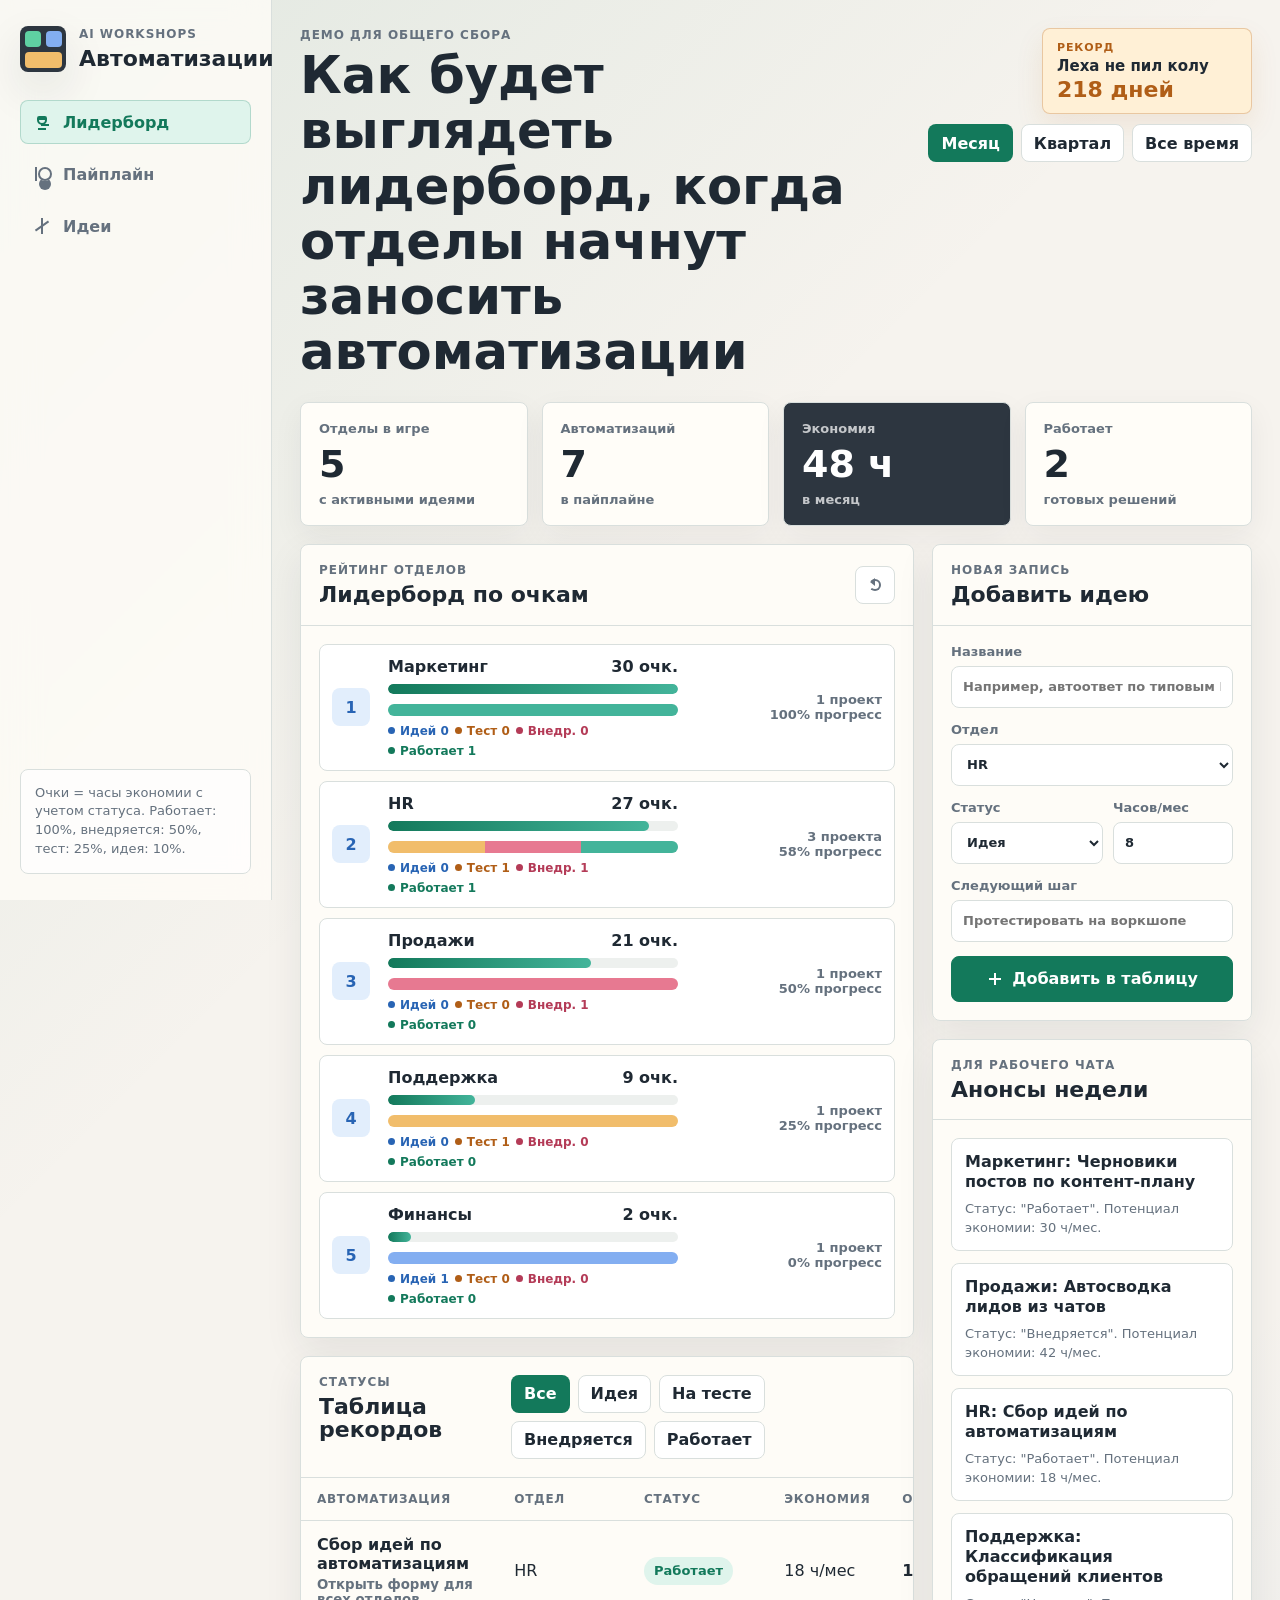
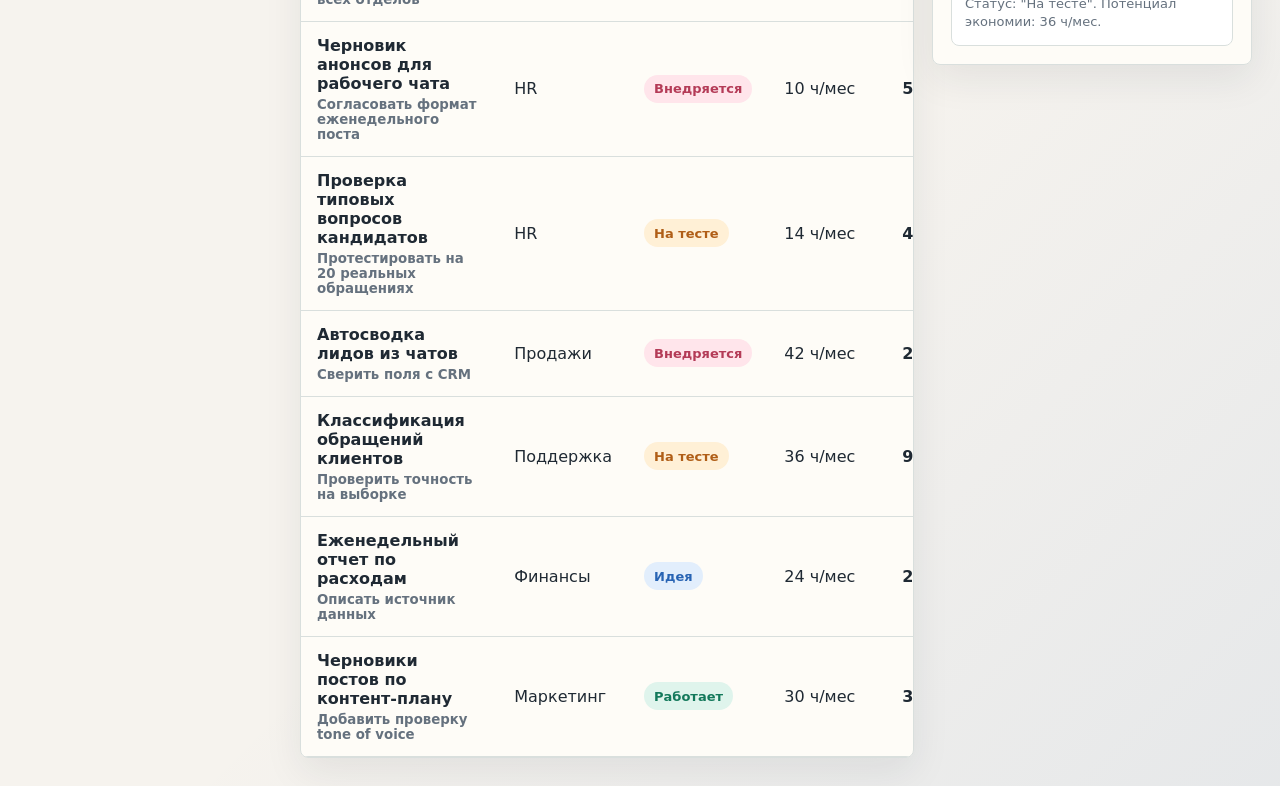
==== demo.html @ 3d6b0eb5 "Add automation records dashboard" ====
<!doctype html>
<html lang="ru">
  <head>
    <meta charset="utf-8">
    <meta name="viewport" content="width=device-width, initial-scale=1">
    <title>Демо лидерборда автоматизаций</title>
    <link rel="stylesheet" href="./styles.css">
  </head>
  <body>
    <div class="app-shell">
      <aside class="sidebar" aria-label="Навигация">
        <div class="brand">
          <div class="brand-mark" aria-hidden="true">
            <span></span>
            <span></span>
            <span></span>
          </div>
          <div>
            <p class="eyebrow">AI workshops</p>
            <h1>Автоматизации</h1>
          </div>
        </div>

        <nav class="nav-list">
          <a class="nav-item active" href="#leaderboard" aria-label="Лидерборд">
            <span class="icon trophy" aria-hidden="true"></span>
            <span>Лидерборд</span>
          </a>
          <a class="nav-item" href="#pipeline" aria-label="Пайплайн">
            <span class="icon pipeline" aria-hidden="true"></span>
            <span>Пайплайн</span>
          </a>
          <a class="nav-item" href="#ideas" aria-label="Идеи">
            <span class="icon spark" aria-hidden="true"></span>
            <span>Идеи</span>
          </a>
        </nav>

        <div class="side-note">
          <p>Очки = часы экономии с учетом статуса. Работает: 100%, внедряется: 50%, тест: 25%, идея: 10%.</p>
        </div>
      </aside>

      <main class="dashboard">
        <header class="topbar">
          <div>
            <p class="eyebrow">Демо для общего сбора</p>
            <h2>Как будет выглядеть лидерборд, когда отделы начнут заносить автоматизации</h2>
          </div>
          <div class="topbar-side">
            <div class="fun-record" aria-label="Рекорд без колы">
              <span>Рекорд</span>
              <strong>Леха не пил колу</strong>
              <b id="colaRecordDays">0 дней</b>
            </div>
            <div class="topbar-actions" aria-label="Переключатели периода">
              <button class="period-btn active" type="button" data-period="month">Месяц</button>
              <button class="period-btn" type="button" data-period="quarter">Квартал</button>
              <button class="period-btn" type="button" data-period="all">Все время</button>
            </div>
          </div>
        </header>

        <section class="metrics" aria-label="Ключевые показатели">
          <article class="metric-tile">
            <span class="metric-label">Отделы в игре</span>
            <strong id="departmentsCount">0</strong>
            <span class="metric-caption">с активными идеями</span>
          </article>
          <article class="metric-tile">
            <span class="metric-label">Автоматизаций</span>
            <strong id="automationCount">0</strong>
            <span class="metric-caption">в пайплайне</span>
          </article>
          <article class="metric-tile accent">
            <span class="metric-label">Экономия</span>
            <strong id="hoursSaved">0 ч</strong>
            <span class="metric-caption">в месяц</span>
          </article>
          <article class="metric-tile">
            <span class="metric-label">Работает</span>
            <strong id="liveCount">0</strong>
            <span class="metric-caption">готовых решений</span>
          </article>
        </section>

        <section class="workbench">
          <div class="main-column">
            <section class="panel leaderboard-panel" id="leaderboard">
              <div class="panel-header">
                <div>
                  <p class="eyebrow">Рейтинг отделов</p>
                  <h3>Лидерборд по очкам</h3>
                </div>
                <button class="ghost-btn" type="button" id="resetDataBtn" title="Вернуть демо-данные">
                  <span class="icon reset" aria-hidden="true"></span>
                </button>
              </div>
              <div class="leaderboard-list" id="leaderboardList"></div>
            </section>

            <section class="panel" id="pipeline">
              <div class="panel-header split">
                <div>
                  <p class="eyebrow">Статусы</p>
                  <h3>Таблица рекордов</h3>
                </div>
                <div class="status-filter" id="statusFilter" aria-label="Фильтр статуса"></div>
              </div>
              <div class="automation-table-wrap">
                <table class="automation-table">
                  <thead>
                    <tr>
                      <th>Автоматизация</th>
                      <th>Отдел</th>
                      <th>Статус</th>
                      <th>Экономия</th>
                      <th>Очки</th>
                    </tr>
                  </thead>
                  <tbody id="automationRows"></tbody>
                </table>
              </div>
            </section>
          </div>

          <aside class="right-column">
            <section class="panel idea-panel" id="ideas">
              <div class="panel-header">
                <div>
                  <p class="eyebrow">Новая запись</p>
                  <h3>Добавить идею</h3>
                </div>
              </div>
              <form class="idea-form" id="ideaForm">
                <label>
                  <span>Название</span>
                  <input name="title" type="text" placeholder="Например, автоответ по типовым HR-вопросам" required>
                </label>
                <label>
                  <span>Отдел</span>
                  <select name="department" required></select>
                </label>
                <div class="form-grid">
                  <label>
                    <span>Статус</span>
                    <select name="status" required></select>
                  </label>
                  <label>
                    <span>Часов/мес</span>
                    <input name="hours" type="number" min="1" max="999" value="8" required>
                  </label>
                </div>
                <label>
                  <span>Следующий шаг</span>
                  <input name="nextStep" type="text" placeholder="Протестировать на воркшопе">
                </label>
                <button class="primary-btn" type="submit">
                  <span class="icon plus" aria-hidden="true"></span>
                  <span>Добавить в таблицу</span>
                </button>
              </form>
            </section>

            <section class="panel announce-panel">
              <div class="panel-header">
                <div>
                  <p class="eyebrow">Для рабочего чата</p>
                  <h3>Анонсы недели</h3>
                </div>
              </div>
              <div class="announce-list" id="announceList"></div>
            </section>
          </aside>
        </section>
      </main>
    </div>

    <script>
      window.AUTOMATION_DASHBOARD_DEMO = true;
    </script>
    <script src="./app.js"></script>
  </body>
</html>
---- styles.css ----
:root {
  color-scheme: light;
  --bg: #f6f3ee;
  --ink: #1f2933;
  --muted: #65717e;
  --line: #d9dfdd;
  --panel: #fffdf8;
  --panel-strong: #ffffff;
  --green: #13795b;
  --green-soft: #dff4ec;
  --blue: #2864b4;
  --blue-soft: #e2eefc;
  --amber: #b05e17;
  --amber-soft: #fff0d6;
  --rose: #b43b57;
  --rose-soft: #ffe5eb;
  --charcoal: #2d3640;
  --shadow: 0 18px 45px rgba(31, 41, 51, 0.1);
}

* {
  box-sizing: border-box;
}

body {
  margin: 0;
  min-width: 320px;
  background:
    linear-gradient(135deg, rgba(19, 121, 91, 0.09), transparent 34%),
    linear-gradient(315deg, rgba(40, 100, 180, 0.08), transparent 30%),
    var(--bg);
  color: var(--ink);
  font-family: Inter, ui-sans-serif, system-ui, -apple-system, BlinkMacSystemFont, "Segoe UI", sans-serif;
  letter-spacing: 0;
}

button,
input,
select {
  font: inherit;
}

button {
  cursor: pointer;
}

.app-shell {
  display: grid;
  grid-template-columns: 272px minmax(0, 1fr);
  min-height: 100vh;
}

.sidebar {
  position: sticky;
  top: 0;
  height: 100vh;
  display: flex;
  flex-direction: column;
  gap: 28px;
  padding: 26px 20px;
  border-right: 1px solid var(--line);
  background: rgba(255, 253, 248, 0.78);
  backdrop-filter: blur(18px);
}

.brand {
  display: flex;
  align-items: center;
  gap: 13px;
}

.brand-mark {
  display: grid;
  grid-template-columns: repeat(2, 16px);
  grid-template-rows: repeat(2, 16px);
  gap: 5px;
  width: 46px;
  height: 46px;
  padding: 5px;
  border-radius: 8px;
  background: var(--charcoal);
  box-shadow: var(--shadow);
}

.brand-mark span {
  border-radius: 4px;
}

.brand-mark span:nth-child(1) {
  background: #5fd0a2;
}

.brand-mark span:nth-child(2) {
  background: #83aef1;
}

.brand-mark span:nth-child(3) {
  grid-column: span 2;
  background: #f1bd6b;
}

.brand h1,
.topbar h2,
.panel h3 {
  margin: 0;
  line-height: 1.08;
}

.brand h1 {
  font-size: 22px;
}

.eyebrow {
  margin: 0 0 6px;
  color: var(--muted);
  font-size: 12px;
  font-weight: 800;
  letter-spacing: 0.08em;
  text-transform: uppercase;
}

.nav-list {
  display: grid;
  gap: 8px;
}

.nav-item {
  display: flex;
  align-items: center;
  gap: 12px;
  min-height: 44px;
  padding: 10px 12px;
  border: 1px solid transparent;
  border-radius: 8px;
  color: var(--muted);
  text-decoration: none;
  font-weight: 750;
}

.nav-item.active,
.nav-item:hover {
  border-color: rgba(19, 121, 91, 0.22);
  background: var(--green-soft);
  color: var(--green);
}

.side-note {
  margin-top: auto;
  padding: 14px;
  border: 1px solid var(--line);
  border-radius: 8px;
  background: #ffffffa8;
  color: var(--muted);
  font-size: 13px;
  line-height: 1.45;
}

.side-note p {
  margin: 0;
}

.icon {
  position: relative;
  display: inline-block;
  flex: 0 0 auto;
  width: 18px;
  height: 18px;
}

.icon::before,
.icon::after {
  content: "";
  position: absolute;
  display: block;
}

.trophy::before {
  inset: 3px 4px 6px;
  border: 2px solid currentColor;
  border-top-width: 4px;
  border-radius: 3px 3px 7px 7px;
}

.trophy::after {
  left: 5px;
  right: 5px;
  bottom: 1px;
  height: 2px;
  background: currentColor;
  box-shadow: 3px -4px 0 currentColor;
}

.pipeline::before {
  inset: 2px;
  border-left: 2px solid currentColor;
}

.pipeline::after {
  top: 2px;
  left: 5px;
  width: 10px;
  height: 10px;
  border: 2px solid currentColor;
  border-radius: 50%;
  box-shadow: 0 10px 0 -1px currentColor;
}

.spark::before {
  left: 8px;
  top: 1px;
  width: 2px;
  height: 16px;
  background: currentColor;
}

.spark::after {
  left: 1px;
  top: 8px;
  width: 16px;
  height: 2px;
  background: currentColor;
  transform: rotate(-35deg);
}

.reset::before {
  inset: 3px;
  border: 2px solid currentColor;
  border-left-color: transparent;
  border-radius: 50%;
}

.reset::after {
  top: 2px;
  left: 4px;
  border-right: 5px solid currentColor;
  border-top: 4px solid transparent;
  border-bottom: 4px solid transparent;
}

.plus::before {
  top: 8px;
  left: 3px;
  width: 12px;
  height: 2px;
  background: currentColor;
}

.plus::after {
  top: 3px;
  left: 8px;
  width: 2px;
  height: 12px;
  background: currentColor;
}

.dashboard {
  min-width: 0;
  padding: 28px;
}

.topbar {
  display: flex;
  align-items: flex-start;
  justify-content: space-between;
  gap: 24px;
  margin-bottom: 22px;
}

.topbar h2 {
  max-width: 900px;
  font-size: clamp(28px, 4vw, 54px);
}

.topbar-actions,
.status-filter {
  display: flex;
  flex-wrap: wrap;
  gap: 8px;
}

.topbar-side {
  display: grid;
  justify-items: end;
  gap: 10px;
  flex: 0 0 auto;
}

.fun-record {
  display: grid;
  gap: 4px;
  min-width: 210px;
  padding: 12px 14px;
  border: 1px solid rgba(176, 94, 23, 0.28);
  border-radius: 8px;
  background: var(--amber-soft);
  color: var(--amber);
  box-shadow: 0 12px 28px rgba(176, 94, 23, 0.1);
}

.fun-record span {
  font-size: 11px;
  font-weight: 900;
  letter-spacing: 0.08em;
  text-transform: uppercase;
}

.fun-record strong {
  color: var(--ink);
  font-size: 15px;
  line-height: 1.15;
}

.fun-record b {
  font-size: 22px;
  line-height: 1;
}

.period-btn,
.filter-btn,
.ghost-btn,
.primary-btn {
  min-height: 38px;
  border: 1px solid var(--line);
  border-radius: 8px;
  background: var(--panel-strong);
  color: var(--ink);
  font-weight: 800;
}

.period-btn,
.filter-btn {
  padding: 8px 12px;
  white-space: nowrap;
}

.period-btn.active,
.filter-btn.active {
  border-color: rgba(19, 121, 91, 0.35);
  background: var(--green);
  color: white;
}

.metrics {
  display: grid;
  grid-template-columns: repeat(4, minmax(150px, 1fr));
  gap: 14px;
  margin-bottom: 18px;
}

.metric-tile {
  min-height: 124px;
  display: flex;
  flex-direction: column;
  justify-content: space-between;
  padding: 18px;
  border: 1px solid var(--line);
  border-radius: 8px;
  background: var(--panel);
  box-shadow: 0 10px 30px rgba(31, 41, 51, 0.06);
}

.metric-tile.accent {
  background: var(--charcoal);
  color: white;
}

.metric-label,
.metric-caption {
  color: var(--muted);
  font-size: 13px;
  font-weight: 750;
}

.metric-tile.accent .metric-label,
.metric-tile.accent .metric-caption {
  color: rgba(255, 255, 255, 0.72);
}

.metric-tile strong {
  font-size: 38px;
  line-height: 1;
}

.workbench {
  display: grid;
  grid-template-columns: minmax(0, 1.55fr) minmax(320px, 0.75fr);
  gap: 18px;
  align-items: start;
}

.main-column,
.right-column {
  display: grid;
  gap: 18px;
}

.panel {
  border: 1px solid var(--line);
  border-radius: 8px;
  background: rgba(255, 253, 248, 0.94);
  box-shadow: 0 14px 38px rgba(31, 41, 51, 0.08);
  overflow: hidden;
}

.panel-header {
  display: flex;
  align-items: center;
  justify-content: space-between;
  gap: 14px;
  padding: 18px;
  border-bottom: 1px solid var(--line);
}

.panel-header.split {
  align-items: flex-start;
}

.panel h3 {
  font-size: 22px;
}

.ghost-btn {
  display: grid;
  place-items: center;
  width: 40px;
  padding: 0;
  color: var(--muted);
}

.leaderboard-list {
  display: grid;
  gap: 10px;
  padding: 18px;
}

.leader-row {
  display: grid;
  grid-template-columns: 42px minmax(0, 1fr) minmax(190px, 0.42fr);
  gap: 14px;
  align-items: center;
  min-height: 104px;
  padding: 12px;
  border: 1px solid var(--line);
  border-radius: 8px;
  background: var(--panel-strong);
}

.rank {
  display: grid;
  place-items: center;
  width: 38px;
  height: 38px;
  border-radius: 8px;
  background: var(--blue-soft);
  color: var(--blue);
  font-weight: 900;
}

.leader-meta {
  min-width: 0;
}

.leader-title {
  display: flex;
  justify-content: space-between;
  gap: 14px;
  margin-bottom: 8px;
  font-weight: 900;
}

.leader-title span:first-child {
  overflow: hidden;
  text-overflow: ellipsis;
  white-space: nowrap;
}

.bar-track {
  height: 10px;
  overflow: hidden;
  border-radius: 999px;
  background: #edf0ee;
}

.bar-fill {
  height: 100%;
  border-radius: inherit;
  background: linear-gradient(90deg, var(--green), #43b49a);
}

.project-progress {
  display: grid;
  gap: 8px;
  margin-top: 10px;
}

.progress-track {
  display: flex;
  height: 12px;
  overflow: hidden;
  border-radius: 999px;
  background: #edf0ee;
}

.progress-segment {
  min-width: 0;
  height: 100%;
}

.progress-segment.idea {
  background: #83aef1;
}

.progress-segment.test {
  background: #f1bd6b;
}

.progress-segment.build {
  background: #e77991;
}

.progress-segment.live {
  background: #43b49a;
}

.progress-labels {
  display: flex;
  flex-wrap: wrap;
  gap: 6px;
}

.progress-pill {
  display: inline-flex;
  align-items: center;
  gap: 5px;
  color: var(--muted);
  font-size: 12px;
  font-weight: 800;
  white-space: nowrap;
}

.progress-pill::before {
  content: "";
  width: 7px;
  height: 7px;
  border-radius: 50%;
  background: currentColor;
}

.progress-pill.idea {
  color: var(--blue);
}

.progress-pill.test {
  color: var(--amber);
}

.progress-pill.build {
  color: var(--rose);
}

.progress-pill.live {
  color: var(--green);
}

.leader-stats {
  color: var(--muted);
  font-size: 13px;
  font-weight: 750;
  text-align: right;
  white-space: nowrap;
}

.automation-table-wrap {
  overflow-x: auto;
}

.automation-table {
  width: 100%;
  min-width: 660px;
  border-collapse: collapse;
}

.automation-table th,
.automation-table td {
  padding: 14px 16px;
  border-bottom: 1px solid var(--line);
  text-align: left;
  vertical-align: middle;
}

.automation-table th {
  color: var(--muted);
  font-size: 12px;
  letter-spacing: 0.06em;
  text-transform: uppercase;
}

.automation-title {
  display: grid;
  gap: 4px;
  font-weight: 850;
}

.automation-title small {
  color: var(--muted);
  font-weight: 650;
}

.empty-state {
  display: grid;
  gap: 7px;
  padding: 22px;
  border: 1px dashed #c8d2cf;
  border-radius: 8px;
  background: rgba(255, 255, 255, 0.62);
  color: var(--muted);
  line-height: 1.42;
}

.empty-state strong {
  color: var(--ink);
  font-size: 16px;
}

.empty-state p {
  margin: 0;
}

.table-empty {
  margin: 4px 0;
}

.empty-state.compact {
  padding: 16px;
}

.badge {
  display: inline-flex;
  align-items: center;
  min-height: 28px;
  padding: 5px 10px;
  border-radius: 999px;
  font-size: 13px;
  font-weight: 850;
  white-space: nowrap;
}

.badge.idea {
  background: var(--blue-soft);
  color: var(--blue);
}

.badge.test {
  background: var(--amber-soft);
  color: var(--amber);
}

.badge.build {
  background: var(--rose-soft);
  color: var(--rose);
}

.badge.live {
  background: var(--green-soft);
  color: var(--green);
}

.idea-form {
  display: grid;
  gap: 14px;
  padding: 18px;
}

.idea-form label {
  display: grid;
  gap: 7px;
  color: var(--muted);
  font-size: 13px;
  font-weight: 800;
}

.idea-form input,
.idea-form select {
  width: 100%;
  min-height: 42px;
  padding: 9px 11px;
  border: 1px solid var(--line);
  border-radius: 8px;
  background: white;
  color: var(--ink);
}

.form-grid {
  display: grid;
  grid-template-columns: 1fr 120px;
  gap: 10px;
}

.primary-btn {
  display: flex;
  align-items: center;
  justify-content: center;
  gap: 8px;
  min-height: 46px;
  padding: 10px 14px;
  border-color: var(--green);
  background: var(--green);
  color: white;
}

.announce-list {
  display: grid;
  gap: 12px;
  padding: 18px;
}

.announce-card {
  display: grid;
  gap: 8px;
  padding: 13px;
  border: 1px solid var(--line);
  border-radius: 8px;
  background: white;
}

.announce-card strong {
  line-height: 1.25;
}

.announce-card p {
  margin: 0;
  color: var(--muted);
  font-size: 13px;
  line-height: 1.42;
}

@media (max-width: 1120px) {
  .app-shell {
    grid-template-columns: 1fr;
  }

  .sidebar {
    position: static;
    height: auto;
    flex-direction: row;
    align-items: center;
    padding: 16px;
  }

  .nav-list {
    grid-auto-flow: column;
    margin-left: auto;
  }

  .side-note {
    display: none;
  }

  .workbench {
    grid-template-columns: 1fr;
  }
}

@media (max-width: 760px) {
  .dashboard {
    padding: 18px 14px;
  }

  .sidebar {
    align-items: flex-start;
    flex-direction: column;
  }

  .nav-list {
    width: 100%;
    grid-auto-flow: row;
    grid-template-columns: repeat(3, 1fr);
    margin-left: 0;
  }

  .nav-item {
    justify-content: center;
  }

  .nav-item span:last-child {
    display: none;
  }

  .topbar {
    display: grid;
  }

  .topbar-side {
    justify-items: stretch;
  }

  .topbar h2 {
    font-size: 32px;
  }

  .metrics {
    grid-template-columns: repeat(2, minmax(0, 1fr));
  }

  .metric-tile {
    min-height: 108px;
    padding: 14px;
  }

  .metric-tile strong {
    font-size: 30px;
  }

  .leader-row {
    grid-template-columns: 34px minmax(0, 1fr);
  }

  .leader-stats {
    grid-column: 2;
    text-align: left;
  }
}

@media (max-width: 460px) {
  .metrics,
  .form-grid {
    grid-template-columns: 1fr;
  }

  .period-btn,
  .filter-btn {
    flex: 1 1 auto;
  }
}
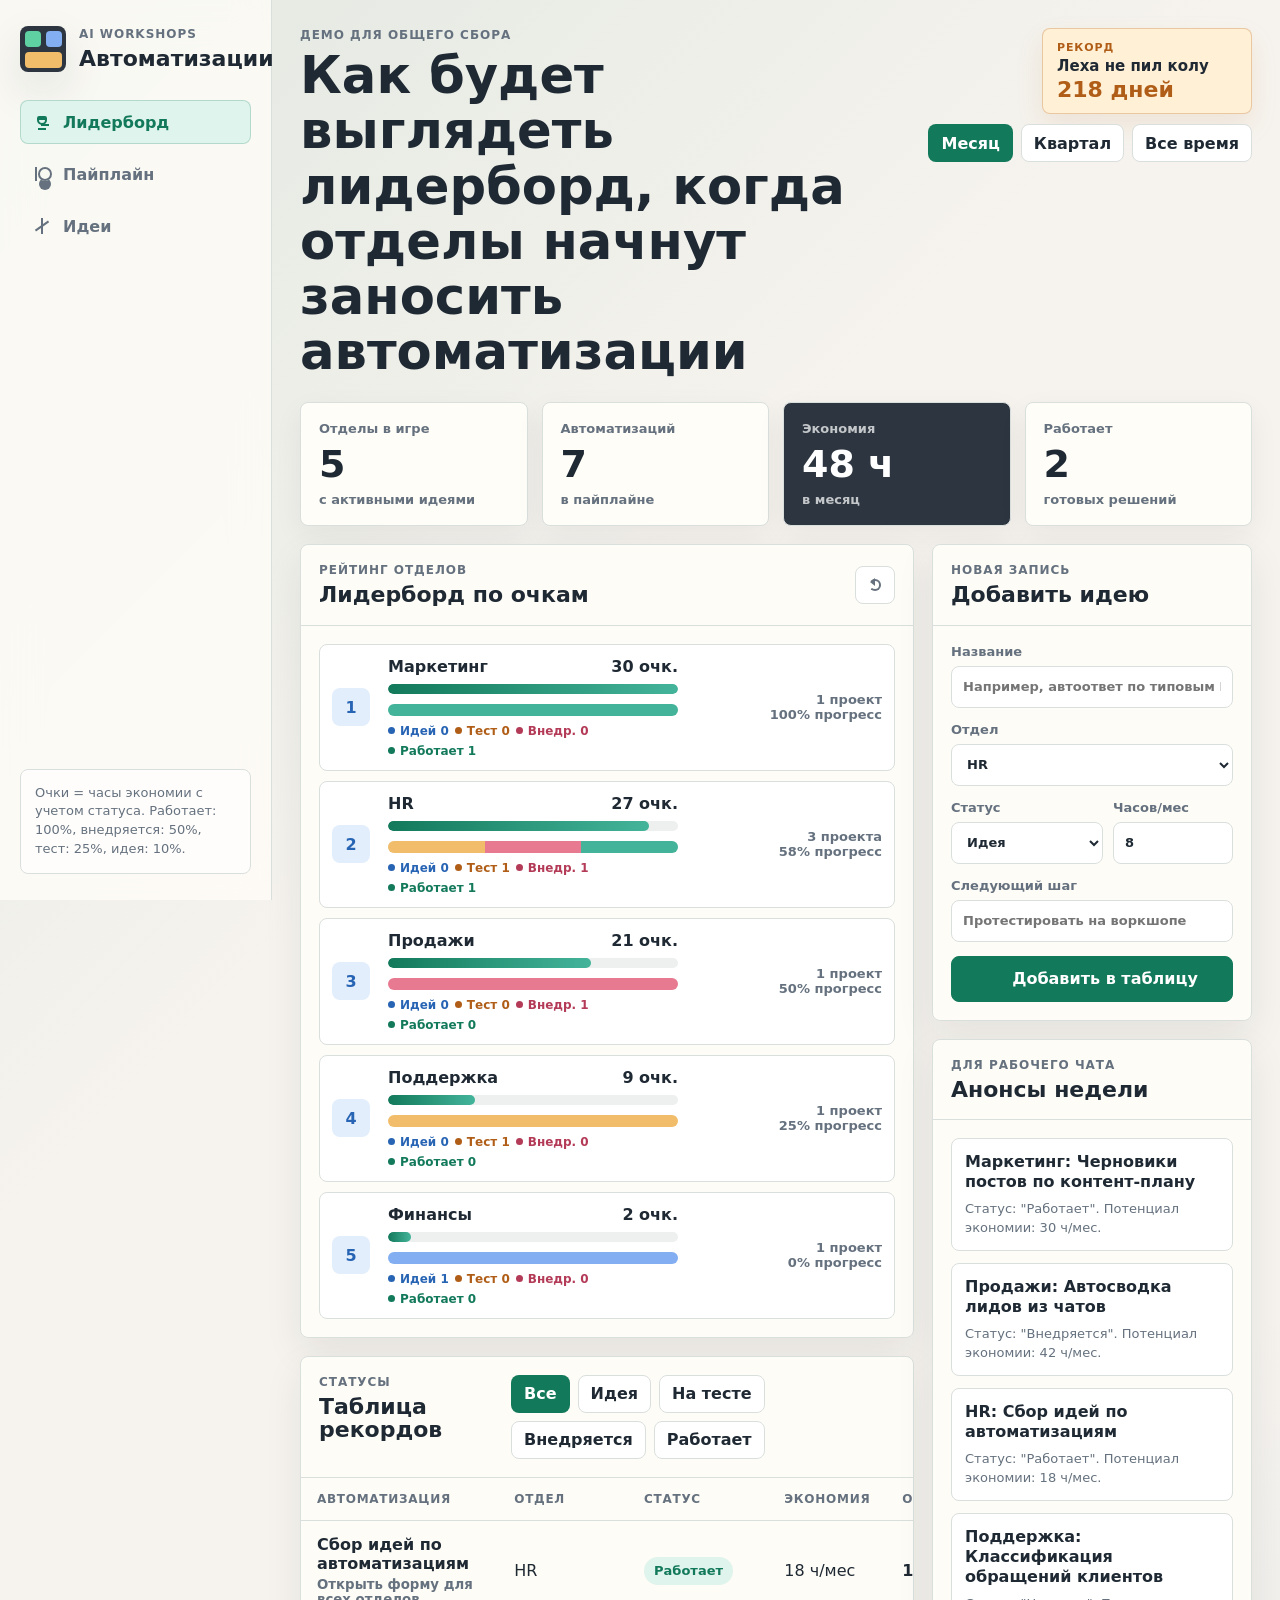
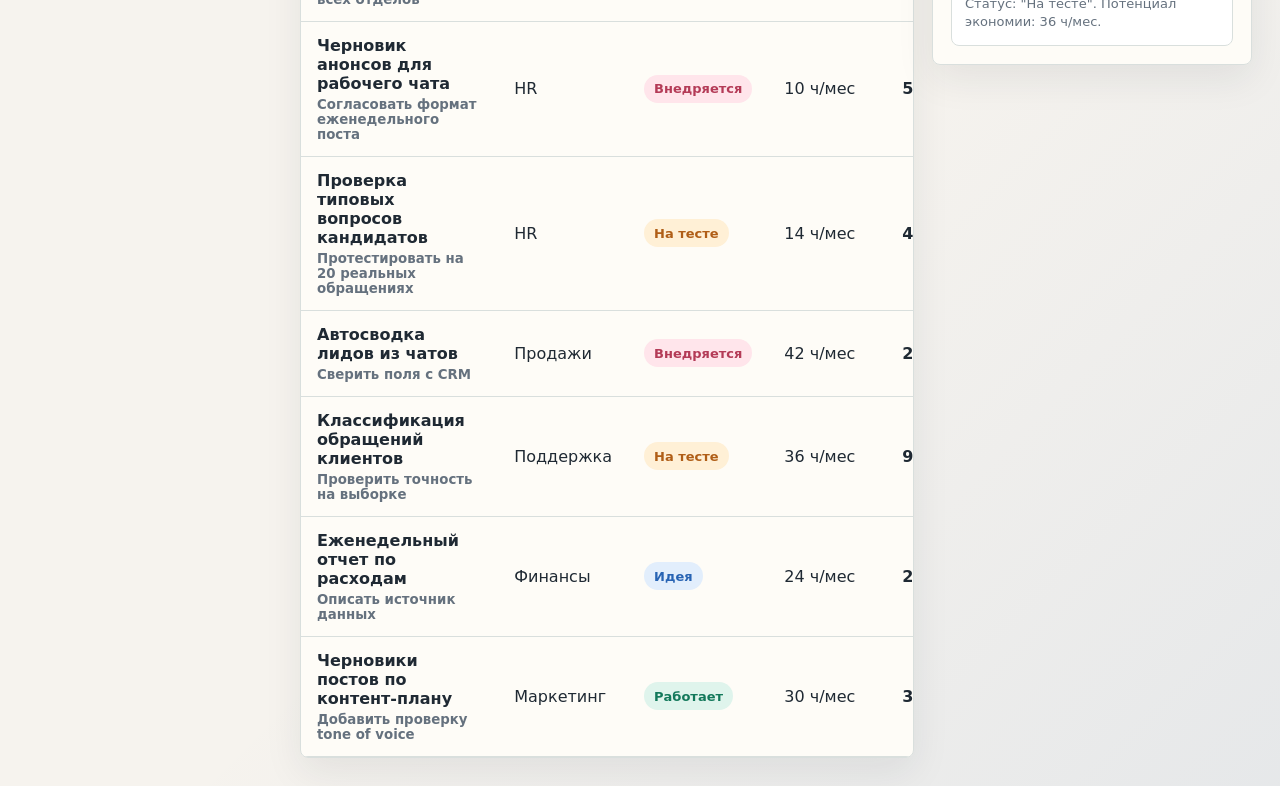
==== commit 7056764a: "Use Google Sheets as shared data source" ====
--- a/demo.html
+++ b/demo.html
@@ -4,7 +4,7 @@
     <meta charset="utf-8">
     <meta name="viewport" content="width=device-width, initial-scale=1">
     <title>Демо лидерборда автоматизаций</title>
-    <link rel="stylesheet" href="./styles.css">
+    <link rel="stylesheet" href="./styles.css?v=sheets-1">
   </head>
   <body>
     <div class="app-shell">
@@ -129,8 +129,9 @@
               <div class="panel-header">
                 <div>
                   <p class="eyebrow">Новая запись</p>
-                  <h3>Добавить идею</h3>
+                  <h3 id="ideaPanelTitle">Добавить идею</h3>
                 </div>
+                <a class="sheet-link hidden" id="sheetLink" href="#" target="_blank" rel="noreferrer">Таблица</a>
               </div>
               <form class="idea-form" id="ideaForm">
                 <label>
@@ -179,6 +180,7 @@
     <script>
       window.AUTOMATION_DASHBOARD_DEMO = true;
     </script>
-    <script src="./app.js"></script>
+    <script src="./config.js?v=sheets-1"></script>
+    <script src="./app.js?v=sheets-1"></script>
   </body>
 </html>
--- a/styles.css
+++ b/styles.css
@@ -427,6 +427,24 @@
   color: var(--muted);
 }
 
+.sheet-link {
+  display: inline-flex;
+  align-items: center;
+  min-height: 36px;
+  padding: 8px 11px;
+  border: 1px solid rgba(19, 121, 91, 0.28);
+  border-radius: 8px;
+  background: var(--green-soft);
+  color: var(--green);
+  font-size: 13px;
+  font-weight: 850;
+  text-decoration: none;
+}
+
+.hidden {
+  display: none !important;
+}
+
 .leaderboard-list {
   display: grid;
   gap: 10px;
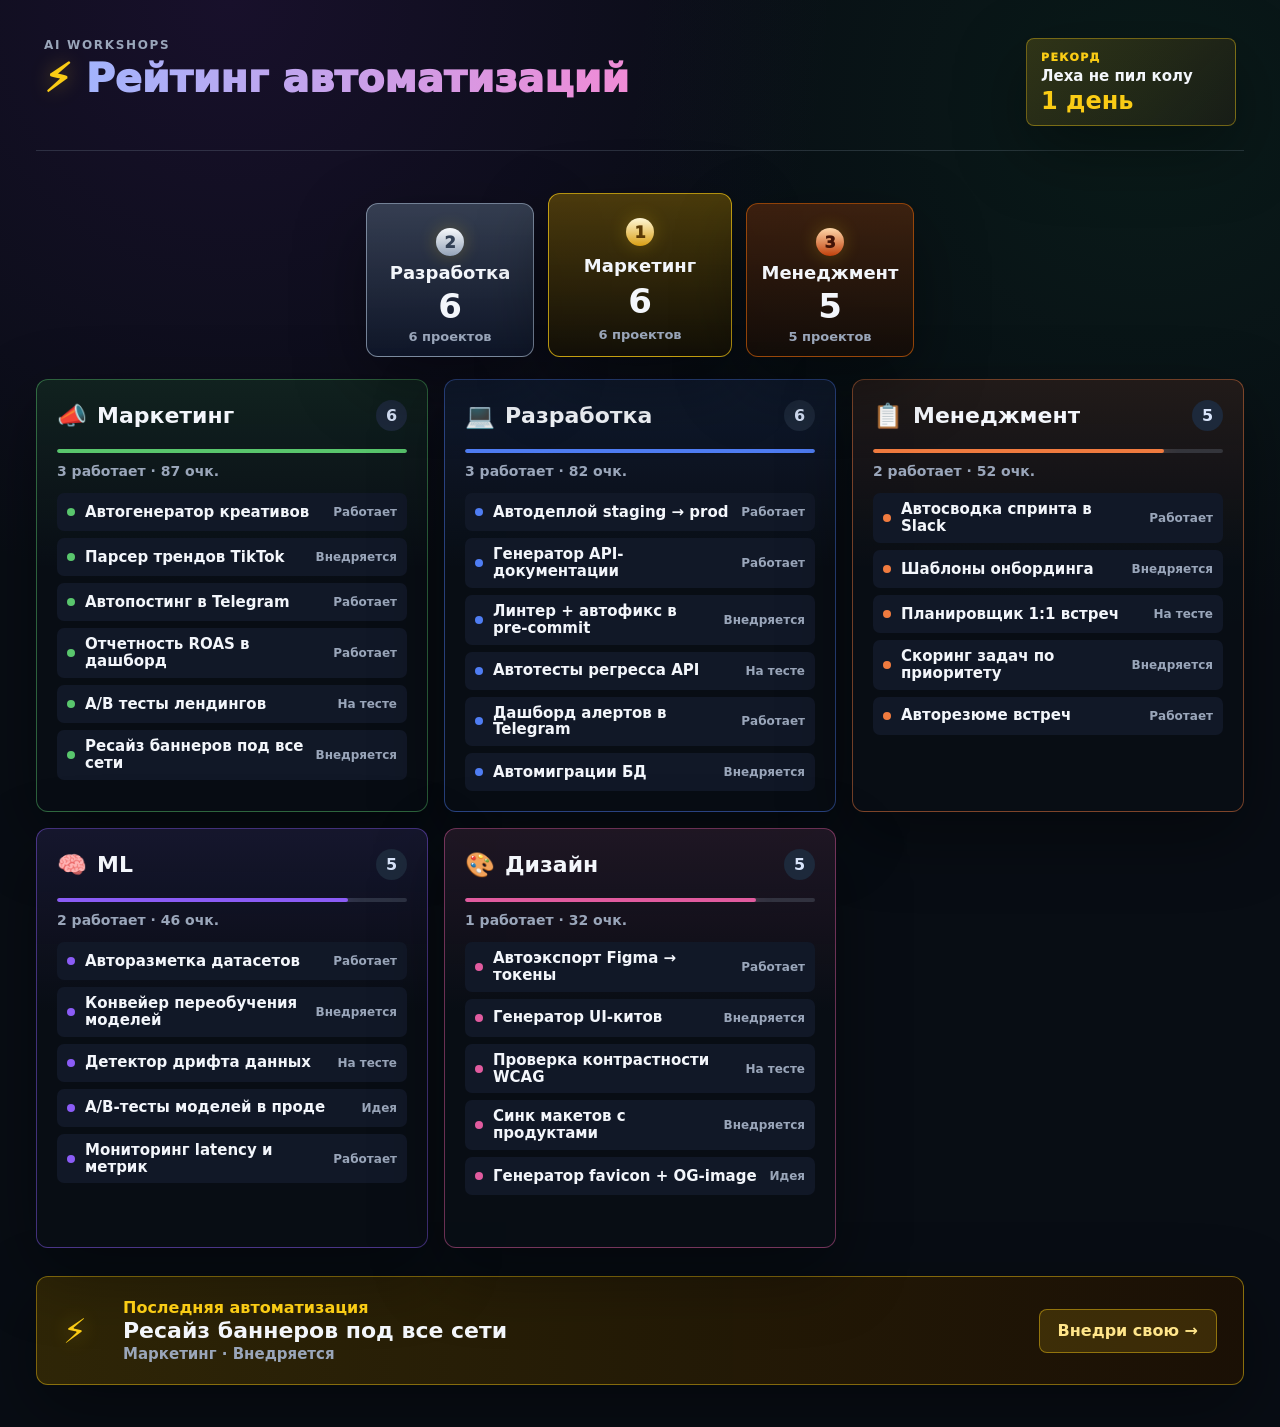
==== commit 70138e4d: "Redesign automation board layout" ====
--- a/demo.html
+++ b/demo.html
@@ -3,184 +3,42 @@
   <head>
     <meta charset="utf-8">
     <meta name="viewport" content="width=device-width, initial-scale=1">
-    <title>Демо лидерборда автоматизаций</title>
-    <link rel="stylesheet" href="./styles.css?v=sheets-1">
+    <title>Демо рейтинга автоматизаций</title>
+    <link rel="stylesheet" href="./styles.css?v=board-1">
   </head>
   <body>
-    <div class="app-shell">
-      <aside class="sidebar" aria-label="Навигация">
-        <div class="brand">
-          <div class="brand-mark" aria-hidden="true">
-            <span></span>
-            <span></span>
-            <span></span>
-          </div>
-          <div>
-            <p class="eyebrow">AI workshops</p>
-            <h1>Автоматизации</h1>
-          </div>
+    <main class="records-board">
+      <header class="board-header">
+        <div>
+          <p class="board-kicker">AI workshops</p>
+          <h1><span aria-hidden="true">⚡</span> Рейтинг автоматизаций</h1>
         </div>
+        <aside class="cola-record" aria-label="Пасхалка">
+          <span>Рекорд</span>
+          <strong>Леха не пил колу</strong>
+          <b id="colaRecordDays">1 день</b>
+        </aside>
+      </header>
 
-        <nav class="nav-list">
-          <a class="nav-item active" href="#leaderboard" aria-label="Лидерборд">
-            <span class="icon trophy" aria-hidden="true"></span>
-            <span>Лидерборд</span>
-          </a>
-          <a class="nav-item" href="#pipeline" aria-label="Пайплайн">
-            <span class="icon pipeline" aria-hidden="true"></span>
-            <span>Пайплайн</span>
-          </a>
-          <a class="nav-item" href="#ideas" aria-label="Идеи">
-            <span class="icon spark" aria-hidden="true"></span>
-            <span>Идеи</span>
-          </a>
-        </nav>
+      <section class="podium" id="podiumList" aria-label="Топ отделов"></section>
 
-        <div class="side-note">
-          <p>Очки = часы экономии с учетом статуса. Работает: 100%, внедряется: 50%, тест: 25%, идея: 10%.</p>
+      <section class="department-grid" id="departmentBoard" aria-label="Автоматизации по отделам"></section>
+
+      <section class="latest-strip" id="latestAutomation">
+        <div class="latest-icon" aria-hidden="true">⚡</div>
+        <div>
+          <p>Последняя автоматизация</p>
+          <h2>Пока ждем первую запись</h2>
+          <span>Добавьте автоматизацию в Google Таблицу</span>
         </div>
-      </aside>
-
-      <main class="dashboard">
-        <header class="topbar">
-          <div>
-            <p class="eyebrow">Демо для общего сбора</p>
-            <h2>Как будет выглядеть лидерборд, когда отделы начнут заносить автоматизации</h2>
-          </div>
-          <div class="topbar-side">
-            <div class="fun-record" aria-label="Рекорд без колы">
-              <span>Рекорд</span>
-              <strong>Леха не пил колу</strong>
-              <b id="colaRecordDays">0 дней</b>
-            </div>
-            <div class="topbar-actions" aria-label="Переключатели периода">
-              <button class="period-btn active" type="button" data-period="month">Месяц</button>
-              <button class="period-btn" type="button" data-period="quarter">Квартал</button>
-              <button class="period-btn" type="button" data-period="all">Все время</button>
-            </div>
-          </div>
-        </header>
-
-        <section class="metrics" aria-label="Ключевые показатели">
-          <article class="metric-tile">
-            <span class="metric-label">Отделы в игре</span>
-            <strong id="departmentsCount">0</strong>
-            <span class="metric-caption">с активными идеями</span>
-          </article>
-          <article class="metric-tile">
-            <span class="metric-label">Автоматизаций</span>
-            <strong id="automationCount">0</strong>
-            <span class="metric-caption">в пайплайне</span>
-          </article>
-          <article class="metric-tile accent">
-            <span class="metric-label">Экономия</span>
-            <strong id="hoursSaved">0 ч</strong>
-            <span class="metric-caption">в месяц</span>
-          </article>
-          <article class="metric-tile">
-            <span class="metric-label">Работает</span>
-            <strong id="liveCount">0</strong>
-            <span class="metric-caption">готовых решений</span>
-          </article>
-        </section>
-
-        <section class="workbench">
-          <div class="main-column">
-            <section class="panel leaderboard-panel" id="leaderboard">
-              <div class="panel-header">
-                <div>
-                  <p class="eyebrow">Рейтинг отделов</p>
-                  <h3>Лидерборд по очкам</h3>
-                </div>
-                <button class="ghost-btn" type="button" id="resetDataBtn" title="Вернуть демо-данные">
-                  <span class="icon reset" aria-hidden="true"></span>
-                </button>
-              </div>
-              <div class="leaderboard-list" id="leaderboardList"></div>
-            </section>
-
-            <section class="panel" id="pipeline">
-              <div class="panel-header split">
-                <div>
-                  <p class="eyebrow">Статусы</p>
-                  <h3>Таблица рекордов</h3>
-                </div>
-                <div class="status-filter" id="statusFilter" aria-label="Фильтр статуса"></div>
-              </div>
-              <div class="automation-table-wrap">
-                <table class="automation-table">
-                  <thead>
-                    <tr>
-                      <th>Автоматизация</th>
-                      <th>Отдел</th>
-                      <th>Статус</th>
-                      <th>Экономия</th>
-                      <th>Очки</th>
-                    </tr>
-                  </thead>
-                  <tbody id="automationRows"></tbody>
-                </table>
-              </div>
-            </section>
-          </div>
-
-          <aside class="right-column">
-            <section class="panel idea-panel" id="ideas">
-              <div class="panel-header">
-                <div>
-                  <p class="eyebrow">Новая запись</p>
-                  <h3 id="ideaPanelTitle">Добавить идею</h3>
-                </div>
-                <a class="sheet-link hidden" id="sheetLink" href="#" target="_blank" rel="noreferrer">Таблица</a>
-              </div>
-              <form class="idea-form" id="ideaForm">
-                <label>
-                  <span>Название</span>
-                  <input name="title" type="text" placeholder="Например, автоответ по типовым HR-вопросам" required>
-                </label>
-                <label>
-                  <span>Отдел</span>
-                  <select name="department" required></select>
-                </label>
-                <div class="form-grid">
-                  <label>
-                    <span>Статус</span>
-                    <select name="status" required></select>
-                  </label>
-                  <label>
-                    <span>Часов/мес</span>
-                    <input name="hours" type="number" min="1" max="999" value="8" required>
-                  </label>
-                </div>
-                <label>
-                  <span>Следующий шаг</span>
-                  <input name="nextStep" type="text" placeholder="Протестировать на воркшопе">
-                </label>
-                <button class="primary-btn" type="submit">
-                  <span class="icon plus" aria-hidden="true"></span>
-                  <span>Добавить в таблицу</span>
-                </button>
-              </form>
-            </section>
-
-            <section class="panel announce-panel">
-              <div class="panel-header">
-                <div>
-                  <p class="eyebrow">Для рабочего чата</p>
-                  <h3>Анонсы недели</h3>
-                </div>
-              </div>
-              <div class="announce-list" id="announceList"></div>
-            </section>
-          </aside>
-        </section>
-      </main>
-    </div>
+        <a class="latest-action" id="sheetLink" href="#" target="_blank" rel="noreferrer">Внедри свою →</a>
+      </section>
+    </main>
 
     <script>
       window.AUTOMATION_DASHBOARD_DEMO = true;
     </script>
-    <script src="./config.js?v=sheets-1"></script>
-    <script src="./app.js?v=sheets-1"></script>
+    <script src="./config.js?v=board-1"></script>
+    <script src="./app.js?v=board-1"></script>
   </body>
 </html>
--- a/styles.css
+++ b/styles.css
@@ -1,21 +1,14 @@
 :root {
-  color-scheme: light;
-  --bg: #f6f3ee;
-  --ink: #1f2933;
-  --muted: #65717e;
-  --line: #d9dfdd;
-  --panel: #fffdf8;
-  --panel-strong: #ffffff;
-  --green: #13795b;
-  --green-soft: #dff4ec;
-  --blue: #2864b4;
-  --blue-soft: #e2eefc;
-  --amber: #b05e17;
-  --amber-soft: #fff0d6;
-  --rose: #b43b57;
-  --rose-soft: #ffe5eb;
-  --charcoal: #2d3640;
-  --shadow: 0 18px 45px rgba(31, 41, 51, 0.1);
+  color-scheme: dark;
+  --bg: #080d14;
+  --panel: #0b1018;
+  --panel-soft: #111827;
+  --line: rgba(148, 163, 184, 0.18);
+  --text: #f3f6fb;
+  --muted: #9aa6ba;
+  --yellow: #facc15;
+  --yellow-soft: rgba(250, 204, 21, 0.14);
+  --shadow: 0 24px 70px rgba(0, 0, 0, 0.38);
 }
 
 * {
@@ -25,828 +18,428 @@
 body {
   margin: 0;
   min-width: 320px;
+  min-height: 100vh;
   background:
-    linear-gradient(135deg, rgba(19, 121, 91, 0.09), transparent 34%),
-    linear-gradient(315deg, rgba(40, 100, 180, 0.08), transparent 30%),
+    radial-gradient(circle at 18% 0%, rgba(88, 28, 135, 0.2), transparent 34%),
+    radial-gradient(circle at 90% 8%, rgba(21, 128, 61, 0.12), transparent 30%),
     var(--bg);
-  color: var(--ink);
+  color: var(--text);
   font-family: Inter, ui-sans-serif, system-ui, -apple-system, BlinkMacSystemFont, "Segoe UI", sans-serif;
   letter-spacing: 0;
 }
 
-button,
-input,
-select {
-  font: inherit;
-}
-
-button {
-  cursor: pointer;
-}
-
-.app-shell {
-  display: grid;
-  grid-template-columns: 272px minmax(0, 1fr);
-  min-height: 100vh;
-}
-
-.sidebar {
-  position: sticky;
-  top: 0;
-  height: 100vh;
-  display: flex;
-  flex-direction: column;
-  gap: 28px;
-  padding: 26px 20px;
-  border-right: 1px solid var(--line);
-  background: rgba(255, 253, 248, 0.78);
-  backdrop-filter: blur(18px);
-}
-
-.brand {
-  display: flex;
-  align-items: center;
-  gap: 13px;
-}
-
-.brand-mark {
-  display: grid;
-  grid-template-columns: repeat(2, 16px);
-  grid-template-rows: repeat(2, 16px);
-  gap: 5px;
-  width: 46px;
-  height: 46px;
-  padding: 5px;
-  border-radius: 8px;
-  background: var(--charcoal);
-  box-shadow: var(--shadow);
-}
-
-.brand-mark span {
-  border-radius: 4px;
-}
-
-.brand-mark span:nth-child(1) {
-  background: #5fd0a2;
-}
-
-.brand-mark span:nth-child(2) {
-  background: #83aef1;
-}
-
-.brand-mark span:nth-child(3) {
-  grid-column: span 2;
-  background: #f1bd6b;
-}
-
-.brand h1,
-.topbar h2,
-.panel h3 {
-  margin: 0;
-  line-height: 1.08;
-}
-
-.brand h1 {
-  font-size: 22px;
-}
-
-.eyebrow {
-  margin: 0 0 6px;
-  color: var(--muted);
-  font-size: 12px;
-  font-weight: 800;
-  letter-spacing: 0.08em;
-  text-transform: uppercase;
-}
-
-.nav-list {
-  display: grid;
-  gap: 8px;
-}
-
-.nav-item {
-  display: flex;
-  align-items: center;
-  gap: 12px;
-  min-height: 44px;
-  padding: 10px 12px;
-  border: 1px solid transparent;
-  border-radius: 8px;
-  color: var(--muted);
-  text-decoration: none;
-  font-weight: 750;
-}
-
-.nav-item.active,
-.nav-item:hover {
-  border-color: rgba(19, 121, 91, 0.22);
-  background: var(--green-soft);
-  color: var(--green);
-}
-
-.side-note {
-  margin-top: auto;
-  padding: 14px;
-  border: 1px solid var(--line);
-  border-radius: 8px;
-  background: #ffffffa8;
-  color: var(--muted);
-  font-size: 13px;
-  line-height: 1.45;
-}
-
-.side-note p {
-  margin: 0;
-}
-
-.icon {
-  position: relative;
-  display: inline-block;
-  flex: 0 0 auto;
-  width: 18px;
-  height: 18px;
-}
-
-.icon::before,
-.icon::after {
-  content: "";
-  position: absolute;
-  display: block;
-}
-
-.trophy::before {
-  inset: 3px 4px 6px;
-  border: 2px solid currentColor;
-  border-top-width: 4px;
-  border-radius: 3px 3px 7px 7px;
-}
-
-.trophy::after {
-  left: 5px;
-  right: 5px;
-  bottom: 1px;
-  height: 2px;
-  background: currentColor;
-  box-shadow: 3px -4px 0 currentColor;
-}
-
-.pipeline::before {
-  inset: 2px;
-  border-left: 2px solid currentColor;
-}
-
-.pipeline::after {
-  top: 2px;
-  left: 5px;
-  width: 10px;
-  height: 10px;
-  border: 2px solid currentColor;
-  border-radius: 50%;
-  box-shadow: 0 10px 0 -1px currentColor;
-}
-
-.spark::before {
-  left: 8px;
-  top: 1px;
-  width: 2px;
-  height: 16px;
-  background: currentColor;
-}
-
-.spark::after {
-  left: 1px;
-  top: 8px;
-  width: 16px;
-  height: 2px;
-  background: currentColor;
-  transform: rotate(-35deg);
-}
-
-.reset::before {
-  inset: 3px;
-  border: 2px solid currentColor;
-  border-left-color: transparent;
-  border-radius: 50%;
-}
-
-.reset::after {
-  top: 2px;
-  left: 4px;
-  border-right: 5px solid currentColor;
-  border-top: 4px solid transparent;
-  border-bottom: 4px solid transparent;
-}
-
-.plus::before {
-  top: 8px;
-  left: 3px;
-  width: 12px;
-  height: 2px;
-  background: currentColor;
-}
-
-.plus::after {
-  top: 3px;
-  left: 8px;
-  width: 2px;
-  height: 12px;
-  background: currentColor;
-}
-
-.dashboard {
-  min-width: 0;
-  padding: 28px;
-}
-
-.topbar {
+a {
+  color: inherit;
+}
+
+.records-board {
+  width: min(1780px, calc(100vw - 72px));
+  margin: 0 auto;
+  padding: 38px 0 42px;
+}
+
+.board-header {
   display: flex;
   align-items: flex-start;
   justify-content: space-between;
   gap: 24px;
-  margin-bottom: 22px;
-}
-
-.topbar h2 {
-  max-width: 900px;
-  font-size: clamp(28px, 4vw, 54px);
-}
-
-.topbar-actions,
-.status-filter {
-  display: flex;
-  flex-wrap: wrap;
-  gap: 8px;
-}
-
-.topbar-side {
-  display: grid;
-  justify-items: end;
-  gap: 10px;
-  flex: 0 0 auto;
-}
-
-.fun-record {
+  padding: 0 8px 24px;
+  border-bottom: 1px solid rgba(148, 163, 184, 0.22);
+}
+
+.board-kicker {
+  margin: 0 0 6px;
+  color: var(--muted);
+  font-size: 12px;
+  font-weight: 900;
+  letter-spacing: 0.14em;
+  text-transform: uppercase;
+}
+
+.board-header h1 {
+  margin: 0;
+  font-size: clamp(31px, 3.1vw, 48px);
+  line-height: 1.04;
+  font-weight: 950;
+  background: linear-gradient(90deg, #9db7ff, #f08bd6);
+  -webkit-background-clip: text;
+  background-clip: text;
+  color: transparent;
+}
+
+.board-header h1 span {
+  color: var(--yellow);
+  -webkit-text-fill-color: var(--yellow);
+  filter: drop-shadow(0 0 10px rgba(250, 204, 21, 0.35));
+}
+
+.cola-record {
   display: grid;
   gap: 4px;
   min-width: 210px;
   padding: 12px 14px;
-  border: 1px solid rgba(176, 94, 23, 0.28);
+  border: 1px solid rgba(250, 204, 21, 0.38);
   border-radius: 8px;
-  background: var(--amber-soft);
-  color: var(--amber);
-  box-shadow: 0 12px 28px rgba(176, 94, 23, 0.1);
-}
-
-.fun-record span {
+  background: linear-gradient(135deg, rgba(250, 204, 21, 0.16), rgba(146, 64, 14, 0.1));
+  box-shadow: var(--shadow);
+}
+
+.cola-record span {
+  color: var(--yellow);
   font-size: 11px;
-  font-weight: 900;
-  letter-spacing: 0.08em;
+  font-weight: 950;
+  letter-spacing: 0.12em;
   text-transform: uppercase;
 }
 
-.fun-record strong {
-  color: var(--ink);
+.cola-record strong {
   font-size: 15px;
-  line-height: 1.15;
-}
-
-.fun-record b {
-  font-size: 22px;
+  line-height: 1.16;
+}
+
+.cola-record b {
+  color: var(--yellow);
+  font-size: 24px;
   line-height: 1;
 }
 
-.period-btn,
-.filter-btn,
-.ghost-btn,
-.primary-btn {
-  min-height: 38px;
+.podium {
+  display: flex;
+  align-items: end;
+  justify-content: center;
+  gap: 14px;
+  min-height: 210px;
+  padding: 42px 0 22px;
+}
+
+.podium-card {
+  position: relative;
+  display: grid;
+  justify-items: center;
+  gap: 6px;
+  width: 168px;
+  min-height: 146px;
+  padding: 24px 14px 12px;
   border: 1px solid var(--line);
-  border-radius: 8px;
-  background: var(--panel-strong);
-  color: var(--ink);
-  font-weight: 800;
-}
-
-.period-btn,
-.filter-btn {
-  padding: 8px 12px;
-  white-space: nowrap;
-}
-
-.period-btn.active,
-.filter-btn.active {
-  border-color: rgba(19, 121, 91, 0.35);
-  background: var(--green);
-  color: white;
-}
-
-.metrics {
-  display: grid;
-  grid-template-columns: repeat(4, minmax(150px, 1fr));
-  gap: 14px;
-  margin-bottom: 18px;
-}
-
-.metric-tile {
-  min-height: 124px;
-  display: flex;
-  flex-direction: column;
-  justify-content: space-between;
-  padding: 18px;
-  border: 1px solid var(--line);
-  border-radius: 8px;
-  background: var(--panel);
-  box-shadow: 0 10px 30px rgba(31, 41, 51, 0.06);
-}
-
-.metric-tile.accent {
-  background: var(--charcoal);
-  color: white;
-}
-
-.metric-label,
-.metric-caption {
+  border-radius: 12px;
+  background: rgba(15, 23, 42, 0.72);
+  box-shadow: var(--shadow);
+}
+
+.podium-card.rank-1 {
+  width: 184px;
+  min-height: 164px;
+  border-color: rgba(250, 204, 21, 0.7);
+  background: linear-gradient(180deg, rgba(133, 100, 0, 0.52), rgba(20, 16, 5, 0.86));
+}
+
+.podium-card.rank-2 {
+  border-color: rgba(148, 163, 184, 0.76);
+  background: linear-gradient(180deg, rgba(71, 85, 105, 0.68), rgba(15, 23, 42, 0.86));
+}
+
+.podium-card.rank-3 {
+  border-color: rgba(180, 83, 9, 0.78);
+  background: linear-gradient(180deg, rgba(92, 42, 12, 0.62), rgba(20, 12, 7, 0.86));
+}
+
+.medal {
+  display: grid;
+  place-items: center;
+  width: 28px;
+  height: 28px;
+  border-radius: 50%;
+  background: linear-gradient(180deg, #fff7d6, #d99f15);
+  color: #5b3a05;
+  font-weight: 950;
+  box-shadow: 0 0 18px rgba(250, 204, 21, 0.24);
+}
+
+.rank-2 .medal {
+  background: linear-gradient(180deg, #f8fafc, #94a3b8);
+  color: #334155;
+}
+
+.rank-3 .medal {
+  background: linear-gradient(180deg, #fed7aa, #c2410c);
+  color: #431407;
+}
+
+.podium-card strong {
+  font-size: 18px;
+  text-align: center;
+}
+
+.podium-card b {
+  font-size: 34px;
+  line-height: 1;
+}
+
+.podium-card span {
   color: var(--muted);
   font-size: 13px;
   font-weight: 750;
 }
 
-.metric-tile.accent .metric-label,
-.metric-tile.accent .metric-caption {
-  color: rgba(255, 255, 255, 0.72);
-}
-
-.metric-tile strong {
-  font-size: 38px;
-  line-height: 1;
-}
-
-.workbench {
-  display: grid;
-  grid-template-columns: minmax(0, 1.55fr) minmax(320px, 0.75fr);
-  gap: 18px;
-  align-items: start;
-}
-
-.main-column,
-.right-column {
-  display: grid;
-  gap: 18px;
-}
-
-.panel {
-  border: 1px solid var(--line);
-  border-radius: 8px;
-  background: rgba(255, 253, 248, 0.94);
-  box-shadow: 0 14px 38px rgba(31, 41, 51, 0.08);
-  overflow: hidden;
-}
-
-.panel-header {
+.department-grid {
+  display: grid;
+  grid-template-columns: repeat(5, minmax(220px, 1fr));
+  gap: 16px;
+  align-items: stretch;
+}
+
+.department-card {
+  min-height: 420px;
+  padding: 20px;
+  border: 1px solid color-mix(in srgb, var(--accent) 45%, transparent);
+  border-radius: 12px;
+  background:
+    linear-gradient(180deg, color-mix(in srgb, var(--accent) 11%, transparent), transparent 44%),
+    rgba(9, 14, 21, 0.86);
+  box-shadow: var(--shadow);
+}
+
+.department-head {
   display: flex;
   align-items: center;
   justify-content: space-between;
-  gap: 14px;
-  padding: 18px;
-  border-bottom: 1px solid var(--line);
-}
-
-.panel-header.split {
-  align-items: flex-start;
-}
-
-.panel h3 {
+  gap: 12px;
+}
+
+.department-head div {
+  display: flex;
+  align-items: center;
+  min-width: 0;
+  gap: 10px;
+}
+
+.department-icon {
+  font-size: 24px;
+  line-height: 1;
+}
+
+.department-head h2 {
+  margin: 0;
+  overflow: hidden;
+  color: var(--text);
   font-size: 22px;
-}
-
-.ghost-btn {
+  line-height: 1.1;
+  text-overflow: ellipsis;
+  white-space: nowrap;
+}
+
+.department-head b {
   display: grid;
   place-items: center;
-  width: 40px;
-  padding: 0;
-  color: var(--muted);
-}
-
-.sheet-link {
+  min-width: 31px;
+  height: 31px;
+  padding: 0 9px;
+  border-radius: 999px;
+  background: #1d293b;
+  color: #d9e5fb;
+  font-size: 16px;
+}
+
+.score-line {
+  height: 4px;
+  margin: 18px 0 10px;
+  overflow: hidden;
+  border-radius: 999px;
+  background: rgba(148, 163, 184, 0.22);
+}
+
+.score-line span {
+  display: block;
+  height: 100%;
+  border-radius: inherit;
+  background: var(--accent);
+  box-shadow: 0 0 16px color-mix(in srgb, var(--accent) 55%, transparent);
+}
+
+.department-subline {
+  margin: 0 0 14px;
+  color: var(--muted);
+  font-size: 14px;
+  font-weight: 700;
+}
+
+.automation-list {
+  display: grid;
+  gap: 7px;
+}
+
+.automation-chip {
+  display: grid;
+  grid-template-columns: 10px minmax(0, 1fr) auto;
+  align-items: center;
+  gap: 8px;
+  min-height: 38px;
+  padding: 8px 10px;
+  border-radius: 7px;
+  background: var(--panel-soft);
+}
+
+.task-dot {
+  width: 8px;
+  height: 8px;
+  border-radius: 50%;
+}
+
+.automation-chip strong {
+  overflow-wrap: anywhere;
+  font-size: 15px;
+  line-height: 1.12;
+}
+
+.automation-chip em {
+  color: var(--muted);
+  font-size: 12px;
+  font-style: normal;
+  font-weight: 750;
+  white-space: nowrap;
+}
+
+.latest-strip {
+  display: grid;
+  grid-template-columns: 42px minmax(0, 1fr) auto;
+  gap: 18px;
+  align-items: center;
+  margin-top: 28px;
+  padding: 21px 26px;
+  border: 1px solid rgba(250, 204, 21, 0.45);
+  border-radius: 12px;
+  background:
+    linear-gradient(90deg, rgba(250, 204, 21, 0.13), rgba(146, 64, 14, 0.08)),
+    rgba(18, 13, 3, 0.86);
+  box-shadow: var(--shadow);
+}
+
+.latest-icon {
+  color: var(--yellow);
+  font-size: 34px;
+  filter: drop-shadow(0 0 10px rgba(250, 204, 21, 0.4));
+}
+
+.latest-strip p,
+.latest-strip h2,
+.latest-strip span {
+  margin: 0;
+}
+
+.latest-strip p {
+  color: var(--yellow);
+  font-weight: 900;
+}
+
+.latest-strip h2 {
+  margin-top: 2px;
+  font-size: 22px;
+  line-height: 1.1;
+}
+
+.latest-strip span {
+  display: block;
+  margin-top: 2px;
+  color: var(--muted);
+  font-size: 15px;
+  font-weight: 700;
+}
+
+.latest-action {
   display: inline-flex;
   align-items: center;
-  min-height: 36px;
-  padding: 8px 11px;
-  border: 1px solid rgba(19, 121, 91, 0.28);
+  justify-content: center;
+  min-height: 44px;
+  padding: 10px 18px;
+  border: 1px solid rgba(250, 204, 21, 0.45);
   border-radius: 8px;
-  background: var(--green-soft);
-  color: var(--green);
-  font-size: 13px;
-  font-weight: 850;
+  background: rgba(250, 204, 21, 0.14);
+  color: #ffe58a;
+  font-weight: 900;
   text-decoration: none;
-}
-
-.hidden {
-  display: none !important;
-}
-
-.leaderboard-list {
-  display: grid;
-  gap: 10px;
-  padding: 18px;
-}
-
-.leader-row {
-  display: grid;
-  grid-template-columns: 42px minmax(0, 1fr) minmax(190px, 0.42fr);
-  gap: 14px;
-  align-items: center;
-  min-height: 104px;
-  padding: 12px;
-  border: 1px solid var(--line);
-  border-radius: 8px;
-  background: var(--panel-strong);
-}
-
-.rank {
-  display: grid;
-  place-items: center;
-  width: 38px;
-  height: 38px;
-  border-radius: 8px;
-  background: var(--blue-soft);
-  color: var(--blue);
-  font-weight: 900;
-}
-
-.leader-meta {
-  min-width: 0;
-}
-
-.leader-title {
-  display: flex;
-  justify-content: space-between;
-  gap: 14px;
-  margin-bottom: 8px;
-  font-weight: 900;
-}
-
-.leader-title span:first-child {
-  overflow: hidden;
-  text-overflow: ellipsis;
   white-space: nowrap;
 }
 
-.bar-track {
-  height: 10px;
-  overflow: hidden;
-  border-radius: 999px;
-  background: #edf0ee;
-}
-
-.bar-fill {
-  height: 100%;
-  border-radius: inherit;
-  background: linear-gradient(90deg, var(--green), #43b49a);
-}
-
-.project-progress {
-  display: grid;
+.empty-board {
+  display: grid;
+  justify-items: center;
   gap: 8px;
-  margin-top: 10px;
-}
-
-.progress-track {
-  display: flex;
-  height: 12px;
-  overflow: hidden;
-  border-radius: 999px;
-  background: #edf0ee;
-}
-
-.progress-segment {
-  min-width: 0;
-  height: 100%;
-}
-
-.progress-segment.idea {
-  background: #83aef1;
-}
-
-.progress-segment.test {
-  background: #f1bd6b;
-}
-
-.progress-segment.build {
-  background: #e77991;
-}
-
-.progress-segment.live {
-  background: #43b49a;
-}
-
-.progress-labels {
-  display: flex;
-  flex-wrap: wrap;
-  gap: 6px;
-}
-
-.progress-pill {
-  display: inline-flex;
-  align-items: center;
-  gap: 5px;
-  color: var(--muted);
-  font-size: 12px;
-  font-weight: 800;
-  white-space: nowrap;
-}
-
-.progress-pill::before {
-  content: "";
-  width: 7px;
-  height: 7px;
-  border-radius: 50%;
-  background: currentColor;
-}
-
-.progress-pill.idea {
-  color: var(--blue);
-}
-
-.progress-pill.test {
-  color: var(--amber);
-}
-
-.progress-pill.build {
-  color: var(--rose);
-}
-
-.progress-pill.live {
-  color: var(--green);
-}
-
-.leader-stats {
-  color: var(--muted);
-  font-size: 13px;
-  font-weight: 750;
-  text-align: right;
-  white-space: nowrap;
-}
-
-.automation-table-wrap {
-  overflow-x: auto;
-}
-
-.automation-table {
-  width: 100%;
-  min-width: 660px;
-  border-collapse: collapse;
-}
-
-.automation-table th,
-.automation-table td {
-  padding: 14px 16px;
-  border-bottom: 1px solid var(--line);
-  text-align: left;
-  vertical-align: middle;
-}
-
-.automation-table th {
-  color: var(--muted);
-  font-size: 12px;
-  letter-spacing: 0.06em;
-  text-transform: uppercase;
-}
-
-.automation-title {
-  display: grid;
-  gap: 4px;
-  font-weight: 850;
-}
-
-.automation-title small {
-  color: var(--muted);
-  font-weight: 650;
-}
-
-.empty-state {
-  display: grid;
-  gap: 7px;
-  padding: 22px;
-  border: 1px dashed #c8d2cf;
-  border-radius: 8px;
-  background: rgba(255, 255, 255, 0.62);
-  color: var(--muted);
-  line-height: 1.42;
-}
-
-.empty-state strong {
-  color: var(--ink);
-  font-size: 16px;
-}
-
-.empty-state p {
-  margin: 0;
-}
-
-.table-empty {
-  margin: 4px 0;
-}
-
-.empty-state.compact {
-  padding: 16px;
-}
-
-.badge {
-  display: inline-flex;
-  align-items: center;
-  min-height: 28px;
-  padding: 5px 10px;
-  border-radius: 999px;
-  font-size: 13px;
-  font-weight: 850;
-  white-space: nowrap;
-}
-
-.badge.idea {
-  background: var(--blue-soft);
-  color: var(--blue);
-}
-
-.badge.test {
-  background: var(--amber-soft);
-  color: var(--amber);
-}
-
-.badge.build {
-  background: var(--rose-soft);
-  color: var(--rose);
-}
-
-.badge.live {
-  background: var(--green-soft);
-  color: var(--green);
-}
-
-.idea-form {
-  display: grid;
-  gap: 14px;
-  padding: 18px;
-}
-
-.idea-form label {
-  display: grid;
-  gap: 7px;
-  color: var(--muted);
-  font-size: 13px;
-  font-weight: 800;
-}
-
-.idea-form input,
-.idea-form select {
-  width: 100%;
-  min-height: 42px;
-  padding: 9px 11px;
-  border: 1px solid var(--line);
-  border-radius: 8px;
-  background: white;
-  color: var(--ink);
-}
-
-.form-grid {
-  display: grid;
-  grid-template-columns: 1fr 120px;
-  gap: 10px;
-}
-
-.primary-btn {
-  display: flex;
-  align-items: center;
-  justify-content: center;
-  gap: 8px;
-  min-height: 46px;
-  padding: 10px 14px;
-  border-color: var(--green);
-  background: var(--green);
-  color: white;
-}
-
-.announce-list {
-  display: grid;
-  gap: 12px;
-  padding: 18px;
-}
-
-.announce-card {
-  display: grid;
-  gap: 8px;
-  padding: 13px;
-  border: 1px solid var(--line);
-  border-radius: 8px;
-  background: white;
-}
-
-.announce-card strong {
-  line-height: 1.25;
-}
-
-.announce-card p {
-  margin: 0;
-  color: var(--muted);
-  font-size: 13px;
-  line-height: 1.42;
-}
-
-@media (max-width: 1120px) {
-  .app-shell {
+  width: min(520px, 100%);
+  padding: 36px;
+  border: 1px dashed rgba(148, 163, 184, 0.34);
+  border-radius: 12px;
+  background: rgba(15, 23, 42, 0.56);
+  text-align: center;
+}
+
+.empty-board strong {
+  font-size: 22px;
+}
+
+.empty-board span {
+  color: var(--muted);
+  font-weight: 700;
+}
+
+@media (max-width: 1320px) {
+  .department-grid {
+    grid-template-columns: repeat(3, minmax(230px, 1fr));
+  }
+}
+
+@media (max-width: 860px) {
+  .records-board {
+    width: min(100vw - 28px, 760px);
+    padding-top: 22px;
+  }
+
+  .board-header {
+    display: grid;
+  }
+
+  .cola-record {
+    min-width: 0;
+  }
+
+  .podium {
+    align-items: stretch;
+    flex-direction: column;
+    min-height: 0;
+  }
+
+  .podium-card,
+  .podium-card.rank-1 {
+    width: 100%;
+    min-height: 116px;
+  }
+
+  .department-grid {
     grid-template-columns: 1fr;
   }
 
-  .sidebar {
-    position: static;
-    height: auto;
-    flex-direction: row;
-    align-items: center;
-    padding: 16px;
-  }
-
-  .nav-list {
-    grid-auto-flow: column;
-    margin-left: auto;
-  }
-
-  .side-note {
-    display: none;
-  }
-
-  .workbench {
-    grid-template-columns: 1fr;
-  }
-}
-
-@media (max-width: 760px) {
-  .dashboard {
-    padding: 18px 14px;
-  }
-
-  .sidebar {
-    align-items: flex-start;
-    flex-direction: column;
-  }
-
-  .nav-list {
-    width: 100%;
-    grid-auto-flow: row;
-    grid-template-columns: repeat(3, 1fr);
-    margin-left: 0;
-  }
-
-  .nav-item {
-    justify-content: center;
-  }
-
-  .nav-item span:last-child {
-    display: none;
-  }
-
-  .topbar {
-    display: grid;
-  }
-
-  .topbar-side {
-    justify-items: stretch;
-  }
-
-  .topbar h2 {
-    font-size: 32px;
-  }
-
-  .metrics {
-    grid-template-columns: repeat(2, minmax(0, 1fr));
-  }
-
-  .metric-tile {
-    min-height: 108px;
-    padding: 14px;
-  }
-
-  .metric-tile strong {
-    font-size: 30px;
-  }
-
-  .leader-row {
+  .department-card {
+    min-height: 0;
+  }
+
+  .latest-strip {
     grid-template-columns: 34px minmax(0, 1fr);
   }
 
-  .leader-stats {
+  .latest-action {
+    grid-column: 1 / -1;
+  }
+}
+
+@media (max-width: 520px) {
+  .board-header h1 {
+    font-size: 31px;
+  }
+
+  .automation-chip {
+    grid-template-columns: 10px minmax(0, 1fr);
+  }
+
+  .automation-chip em {
     grid-column: 2;
-    text-align: left;
-  }
-}
-
-@media (max-width: 460px) {
-  .metrics,
-  .form-grid {
-    grid-template-columns: 1fr;
-  }
-
-  .period-btn,
-  .filter-btn {
-    flex: 1 1 auto;
-  }
-}
+  }
+}
